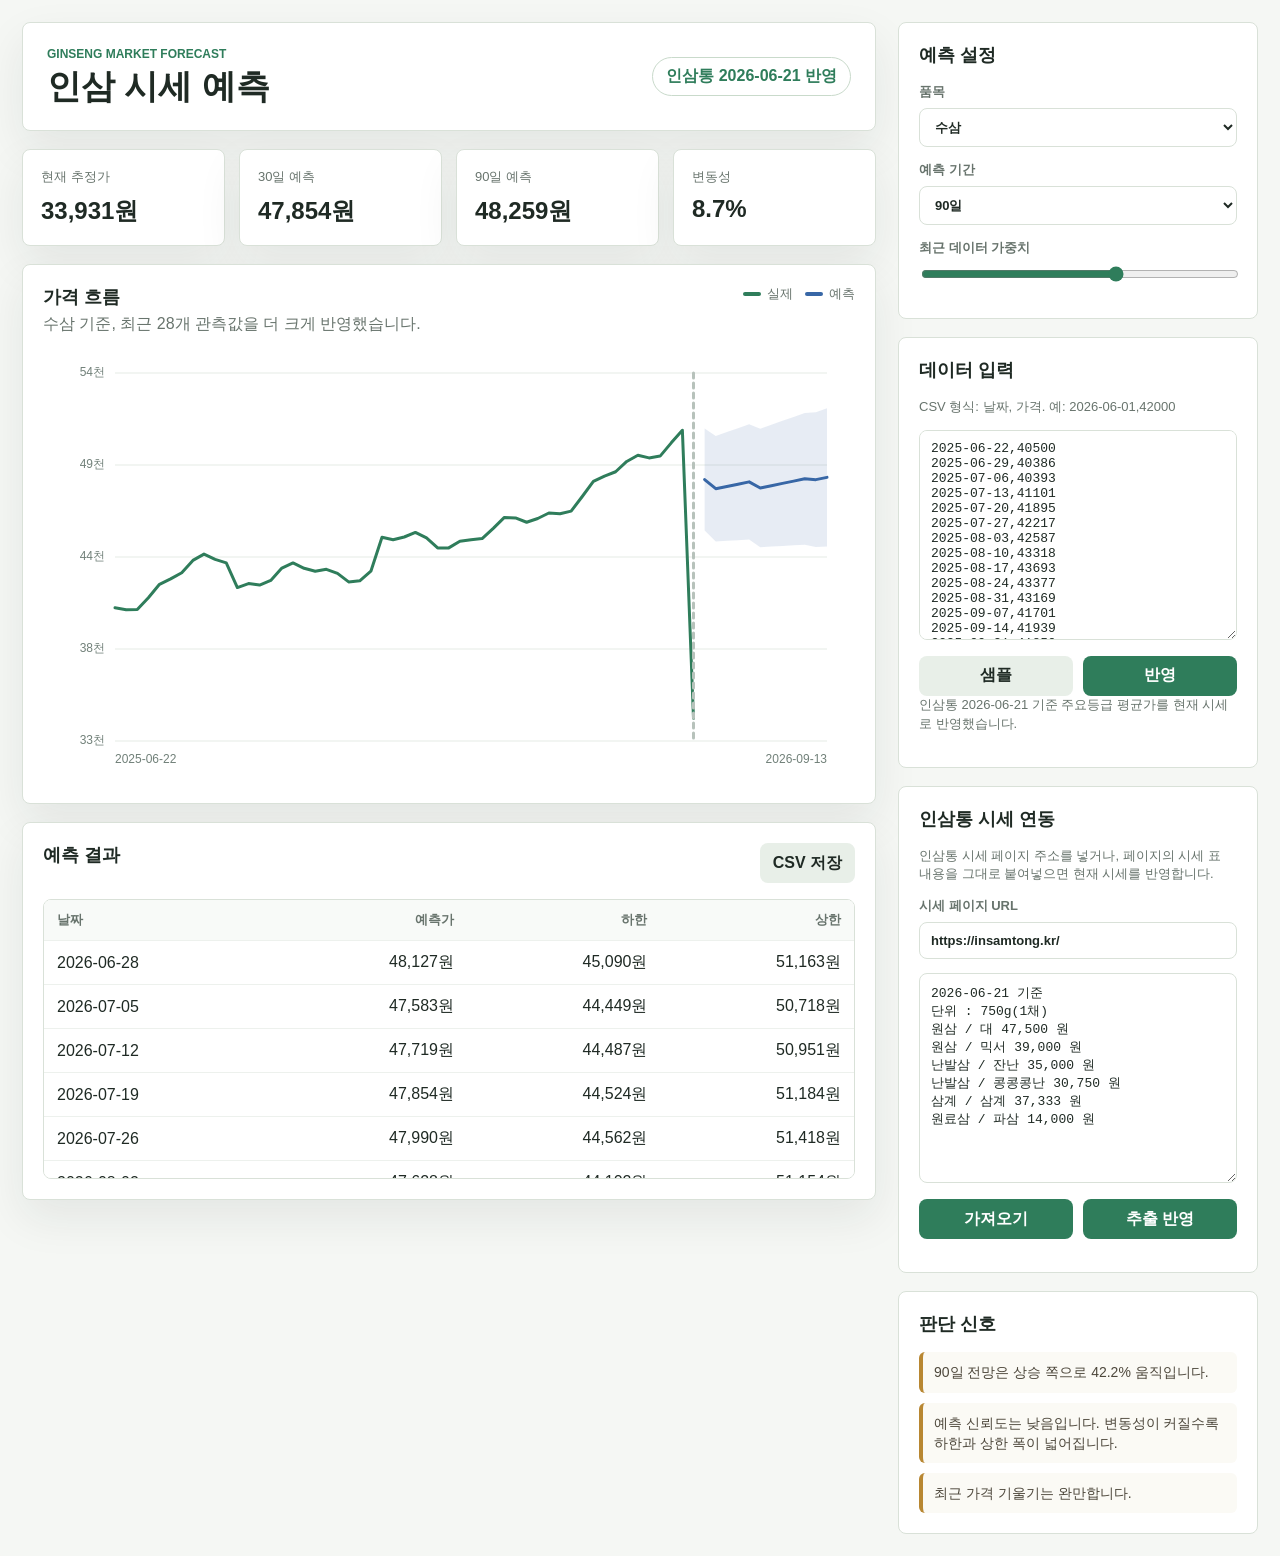
==== index.html @ db300b10 "Create ginseng price forecast app" ====
<!doctype html>
<html lang="ko">
  <head>
    <meta charset="utf-8" />
    <meta name="viewport" content="width=device-width, initial-scale=1" />
    <title>인삼 시세 예측</title>
    <link rel="stylesheet" href="styles.css" />
  </head>
  <body>
    <main class="app">
      <section class="workspace">
        <header class="topbar">
          <div>
            <p class="eyebrow">Ginseng Market Forecast</p>
            <h1>인삼 시세 예측</h1>
          </div>
          <div class="status">
            <span id="modelStatus">샘플 데이터</span>
          </div>
        </header>

        <section class="metrics" aria-label="예측 요약">
          <article>
            <span>현재 추정가</span>
            <strong id="currentPrice">-</strong>
          </article>
          <article>
            <span>30일 예측</span>
            <strong id="forecast30">-</strong>
          </article>
          <article>
            <span>90일 예측</span>
            <strong id="forecast90">-</strong>
          </article>
          <article>
            <span>변동성</span>
            <strong id="volatility">-</strong>
          </article>
        </section>

        <section class="chart-panel">
          <div class="chart-head">
            <div>
              <h2>가격 흐름</h2>
              <p id="chartCaption">최근 데이터와 예측선을 함께 표시합니다.</p>
            </div>
            <div class="legend">
              <span><i class="actual"></i>실제</span>
              <span><i class="forecast"></i>예측</span>
            </div>
          </div>
          <canvas id="priceChart" width="1200" height="540" aria-label="인삼 시세 차트"></canvas>
        </section>

        <section class="table-panel">
          <div class="section-title">
            <h2>예측 결과</h2>
            <button id="downloadCsv" type="button">CSV 저장</button>
          </div>
          <div class="table-wrap">
            <table>
              <thead>
                <tr>
                  <th>날짜</th>
                  <th>예측가</th>
                  <th>하한</th>
                  <th>상한</th>
                </tr>
              </thead>
              <tbody id="forecastRows"></tbody>
            </table>
          </div>
        </section>
      </section>

      <aside class="controls">
        <section class="control-group">
          <h2>예측 설정</h2>
          <label>
            품목
            <select id="productType">
              <option value="fresh">수삼</option>
              <option value="red">홍삼 원료삼</option>
              <option value="white">백삼</option>
            </select>
          </label>
          <label>
            예측 기간
            <select id="horizon">
              <option value="30">30일</option>
              <option value="90" selected>90일</option>
              <option value="180">180일</option>
            </select>
          </label>
          <label>
            최근 데이터 가중치
            <input id="sensitivity" type="range" min="0" max="100" value="62" />
          </label>
        </section>

        <section class="control-group">
          <h2>데이터 입력</h2>
          <p class="hint">CSV 형식: 날짜, 가격. 예: 2026-06-01,42000</p>
          <textarea id="csvInput" spellcheck="false"></textarea>
          <div class="actions">
            <button id="loadSample" type="button">샘플</button>
            <button id="applyData" type="button">반영</button>
          </div>
          <p id="dataMessage" class="message"></p>
        </section>

        <section class="control-group">
          <h2>인삼통 시세 연동</h2>
          <p class="hint">인삼통 시세 페이지 주소를 넣거나, 페이지의 시세 표 내용을 그대로 붙여넣으면 현재 시세를 반영합니다.</p>
          <label>
            시세 페이지 URL
            <input id="marketUrl" type="url" placeholder="https://..." />
          </label>
          <textarea id="marketPaste" spellcheck="false" placeholder="인삼통 시세 표 또는 페이지 내용을 붙여넣기"></textarea>
          <div class="actions">
            <button id="fetchMarket" type="button">가져오기</button>
            <button id="applyMarket" type="button">추출 반영</button>
          </div>
          <p id="marketMessage" class="message"></p>
        </section>

        <section class="control-group insights">
          <h2>판단 신호</h2>
          <ul id="insights"></ul>
        </section>
      </aside>
    </main>

    <script src="app.js"></script>
  </body>
</html>
---- styles.css ----
:root {
  color-scheme: light;
  --bg: #f5f7f4;
  --surface: #ffffff;
  --ink: #1f2a24;
  --muted: #68746d;
  --line: #d9e1d8;
  --green: #2f7d5b;
  --red: #b9473f;
  --gold: #b88732;
  --blue: #3867a6;
  --shadow: 0 18px 45px rgba(31, 42, 36, 0.08);
}

* {
  box-sizing: border-box;
}

body {
  margin: 0;
  min-height: 100vh;
  background: var(--bg);
  color: var(--ink);
  font-family: "Segoe UI", "Noto Sans KR", Arial, sans-serif;
}

button,
select,
input,
textarea {
  font: inherit;
}

.app {
  display: grid;
  grid-template-columns: minmax(0, 1fr) 360px;
  gap: 22px;
  max-width: 1480px;
  min-height: 100vh;
  margin: 0 auto;
  padding: 22px;
}

.workspace,
.controls {
  display: flex;
  flex-direction: column;
  gap: 18px;
}

.topbar,
.metrics article,
.chart-panel,
.table-panel,
.control-group {
  background: var(--surface);
  border: 1px solid var(--line);
  border-radius: 8px;
  box-shadow: var(--shadow);
}

.topbar {
  display: flex;
  justify-content: space-between;
  align-items: center;
  gap: 16px;
  padding: 24px;
}

.eyebrow {
  margin: 0 0 6px;
  color: var(--green);
  font-size: 12px;
  font-weight: 700;
  letter-spacing: 0;
  text-transform: uppercase;
}

h1,
h2,
p {
  margin-top: 0;
}

h1 {
  margin-bottom: 0;
  font-size: 34px;
  line-height: 1.15;
}

h2 {
  margin-bottom: 0;
  font-size: 18px;
}

.status {
  border: 1px solid #c9dacb;
  border-radius: 999px;
  color: var(--green);
  padding: 8px 13px;
  white-space: nowrap;
  font-weight: 700;
}

.metrics {
  display: grid;
  grid-template-columns: repeat(4, minmax(0, 1fr));
  gap: 14px;
}

.metrics article {
  padding: 18px;
}

.metrics span {
  display: block;
  margin-bottom: 9px;
  color: var(--muted);
  font-size: 13px;
}

.metrics strong {
  font-size: 24px;
}

.chart-panel,
.table-panel,
.control-group {
  padding: 20px;
}

.chart-head,
.section-title {
  display: flex;
  justify-content: space-between;
  gap: 14px;
  align-items: flex-start;
  margin-bottom: 16px;
}

.chart-head p {
  margin: 5px 0 0;
  color: var(--muted);
}

.legend {
  display: flex;
  gap: 12px;
  color: var(--muted);
  font-size: 13px;
}

.legend span {
  display: inline-flex;
  align-items: center;
  gap: 6px;
}

.legend i {
  width: 18px;
  height: 4px;
  border-radius: 999px;
}

.legend .actual {
  background: var(--green);
}

.legend .forecast {
  background: var(--blue);
}

canvas {
  display: block;
  width: 100%;
  height: min(48vh, 540px);
  min-height: 320px;
}

.table-wrap {
  max-height: 280px;
  overflow: auto;
  border: 1px solid var(--line);
  border-radius: 8px;
}

table {
  width: 100%;
  border-collapse: collapse;
  background: #fff;
}

th,
td {
  padding: 11px 13px;
  border-bottom: 1px solid #edf1ed;
  text-align: right;
  white-space: nowrap;
}

th:first-child,
td:first-child {
  text-align: left;
}

th {
  position: sticky;
  top: 0;
  background: #f8faf8;
  color: var(--muted);
  font-size: 13px;
  z-index: 1;
}

.control-group {
  box-shadow: none;
}

.control-group h2 {
  margin-bottom: 16px;
}

label {
  display: grid;
  gap: 7px;
  margin-bottom: 14px;
  color: var(--muted);
  font-size: 13px;
  font-weight: 700;
}

select,
input[type="url"],
textarea {
  width: 100%;
  border: 1px solid var(--line);
  border-radius: 8px;
  background: #fff;
  color: var(--ink);
  padding: 10px 11px;
}

input[type="range"] {
  width: 100%;
  accent-color: var(--green);
}

textarea {
  min-height: 210px;
  resize: vertical;
  font-family: Consolas, "Courier New", monospace;
  font-size: 13px;
}

.hint,
.message {
  color: var(--muted);
  font-size: 13px;
  line-height: 1.45;
}

.actions {
  display: grid;
  grid-template-columns: 1fr 1fr;
  gap: 10px;
  margin-top: 12px;
}

button {
  border: 0;
  border-radius: 8px;
  background: var(--green);
  color: #fff;
  min-height: 40px;
  padding: 0 13px;
  cursor: pointer;
  font-weight: 800;
}

button:hover {
  filter: brightness(0.96);
}

#loadSample,
#downloadCsv {
  background: #e8efe8;
  color: var(--ink);
}

.insights ul {
  display: grid;
  gap: 10px;
  margin: 0;
  padding: 0;
  list-style: none;
}

.insights li {
  border-left: 4px solid var(--gold);
  background: #fbfaf5;
  border-radius: 6px;
  padding: 10px 11px;
  color: #4d473b;
  font-size: 14px;
  line-height: 1.45;
}

@media (max-width: 980px) {
  .app {
    grid-template-columns: 1fr;
  }

  .controls {
    order: -1;
  }

  .metrics {
    grid-template-columns: repeat(2, minmax(0, 1fr));
  }
}

@media (max-width: 620px) {
  .app {
    padding: 12px;
  }

  .topbar,
  .chart-head,
  .section-title {
    align-items: stretch;
    flex-direction: column;
  }

  h1 {
    font-size: 28px;
  }

  .metrics {
    grid-template-columns: 1fr;
  }

  .metrics strong {
    font-size: 22px;
  }
}
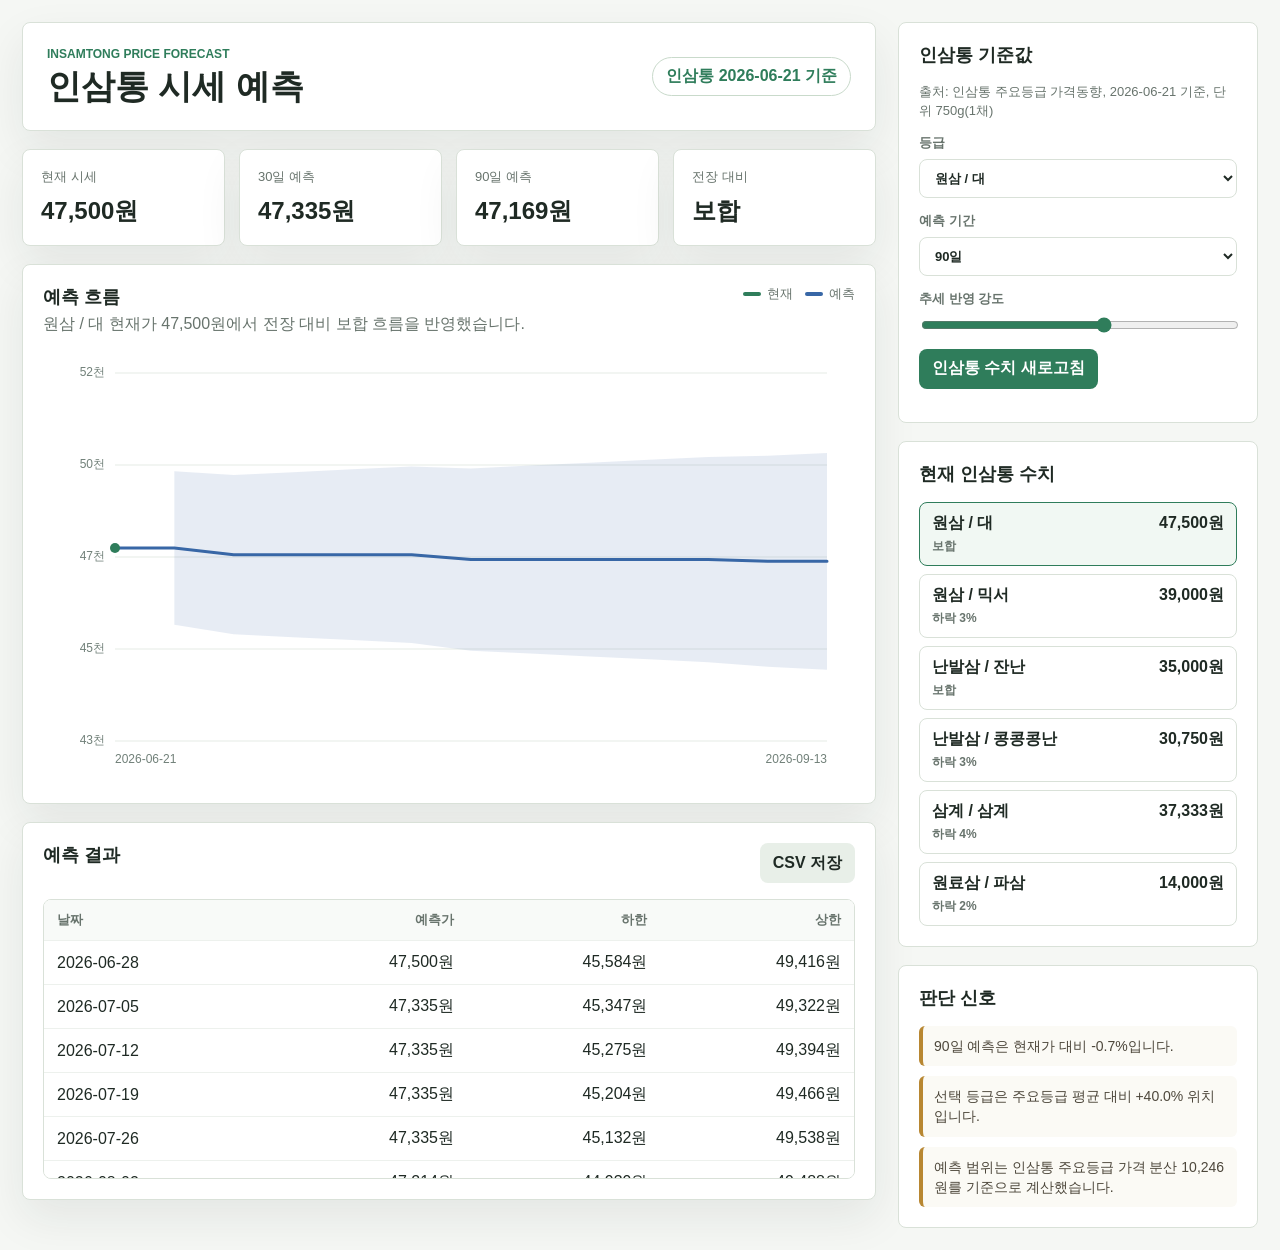
==== commit 8118c937: "Use only Insamtong prices for forecasts" ====
--- a/index.html
+++ b/index.html
@@ -3,7 +3,7 @@
   <head>
     <meta charset="utf-8" />
     <meta name="viewport" content="width=device-width, initial-scale=1" />
-    <title>인삼 시세 예측</title>
+    <title>인삼통 시세 예측</title>
     <link rel="stylesheet" href="styles.css" />
   </head>
   <body>
@@ -11,17 +11,17 @@
       <section class="workspace">
         <header class="topbar">
           <div>
-            <p class="eyebrow">Ginseng Market Forecast</p>
-            <h1>인삼 시세 예측</h1>
+            <p class="eyebrow">Insamtong Price Forecast</p>
+            <h1>인삼통 시세 예측</h1>
           </div>
           <div class="status">
-            <span id="modelStatus">샘플 데이터</span>
+            <span id="modelStatus">인삼통 기준</span>
           </div>
         </header>
 
         <section class="metrics" aria-label="예측 요약">
           <article>
-            <span>현재 추정가</span>
+            <span>현재 시세</span>
             <strong id="currentPrice">-</strong>
           </article>
           <article>
@@ -33,7 +33,7 @@
             <strong id="forecast90">-</strong>
           </article>
           <article>
-            <span>변동성</span>
+            <span>전장 대비</span>
             <strong id="volatility">-</strong>
           </article>
         </section>
@@ -41,15 +41,15 @@
         <section class="chart-panel">
           <div class="chart-head">
             <div>
-              <h2>가격 흐름</h2>
-              <p id="chartCaption">최근 데이터와 예측선을 함께 표시합니다.</p>
+              <h2>예측 흐름</h2>
+              <p id="chartCaption">인삼통 현재 시세와 전장 대비 변동률만 사용합니다.</p>
             </div>
             <div class="legend">
-              <span><i class="actual"></i>실제</span>
+              <span><i class="actual"></i>현재</span>
               <span><i class="forecast"></i>예측</span>
             </div>
           </div>
-          <canvas id="priceChart" width="1200" height="540" aria-label="인삼 시세 차트"></canvas>
+          <canvas id="priceChart" width="1200" height="540" aria-label="인삼통 시세 예측 차트"></canvas>
         </section>
 
         <section class="table-panel">
@@ -75,14 +75,11 @@
 
       <aside class="controls">
         <section class="control-group">
-          <h2>예측 설정</h2>
+          <h2>인삼통 기준값</h2>
+          <p class="hint" id="sourceText">-</p>
           <label>
-            품목
-            <select id="productType">
-              <option value="fresh">수삼</option>
-              <option value="red">홍삼 원료삼</option>
-              <option value="white">백삼</option>
-            </select>
+            등급
+            <select id="gradeSelect"></select>
           </label>
           <label>
             예측 기간
@@ -93,35 +90,16 @@
             </select>
           </label>
           <label>
-            최근 데이터 가중치
-            <input id="sensitivity" type="range" min="0" max="100" value="62" />
+            추세 반영 강도
+            <input id="sensitivity" type="range" min="0" max="100" value="58" />
           </label>
+          <button id="refreshMarket" type="button">인삼통 수치 새로고침</button>
+          <p id="refreshMessage" class="message"></p>
         </section>
 
         <section class="control-group">
-          <h2>데이터 입력</h2>
-          <p class="hint">CSV 형식: 날짜, 가격. 예: 2026-06-01,42000</p>
-          <textarea id="csvInput" spellcheck="false"></textarea>
-          <div class="actions">
-            <button id="loadSample" type="button">샘플</button>
-            <button id="applyData" type="button">반영</button>
-          </div>
-          <p id="dataMessage" class="message"></p>
-        </section>
-
-        <section class="control-group">
-          <h2>인삼통 시세 연동</h2>
-          <p class="hint">인삼통 시세 페이지 주소를 넣거나, 페이지의 시세 표 내용을 그대로 붙여넣으면 현재 시세를 반영합니다.</p>
-          <label>
-            시세 페이지 URL
-            <input id="marketUrl" type="url" placeholder="https://..." />
-          </label>
-          <textarea id="marketPaste" spellcheck="false" placeholder="인삼통 시세 표 또는 페이지 내용을 붙여넣기"></textarea>
-          <div class="actions">
-            <button id="fetchMarket" type="button">가져오기</button>
-            <button id="applyMarket" type="button">추출 반영</button>
-          </div>
-          <p id="marketMessage" class="message"></p>
+          <h2>현재 인삼통 수치</h2>
+          <div class="grade-list" id="gradeList"></div>
         </section>
 
         <section class="control-group insights">
--- a/styles.css
+++ b/styles.css
@@ -281,10 +281,48 @@
   filter: brightness(0.96);
 }
 
-#loadSample,
 #downloadCsv {
   background: #e8efe8;
   color: var(--ink);
+}
+
+.grade-list {
+  display: grid;
+  gap: 8px;
+}
+
+.grade-row {
+  display: grid;
+  grid-template-columns: minmax(0, 1fr) auto;
+  gap: 4px 12px;
+  width: 100%;
+  min-height: 58px;
+  border: 1px solid var(--line);
+  background: #fff;
+  color: var(--ink);
+  text-align: left;
+  padding: 10px 12px;
+}
+
+.grade-row.active {
+  border-color: var(--green);
+  background: #f1f8f3;
+}
+
+.grade-row span {
+  min-width: 0;
+  font-weight: 800;
+}
+
+.grade-row strong {
+  white-space: nowrap;
+}
+
+.grade-row em {
+  grid-column: 1 / -1;
+  color: var(--muted);
+  font-size: 12px;
+  font-style: normal;
 }
 
 .insights ul {
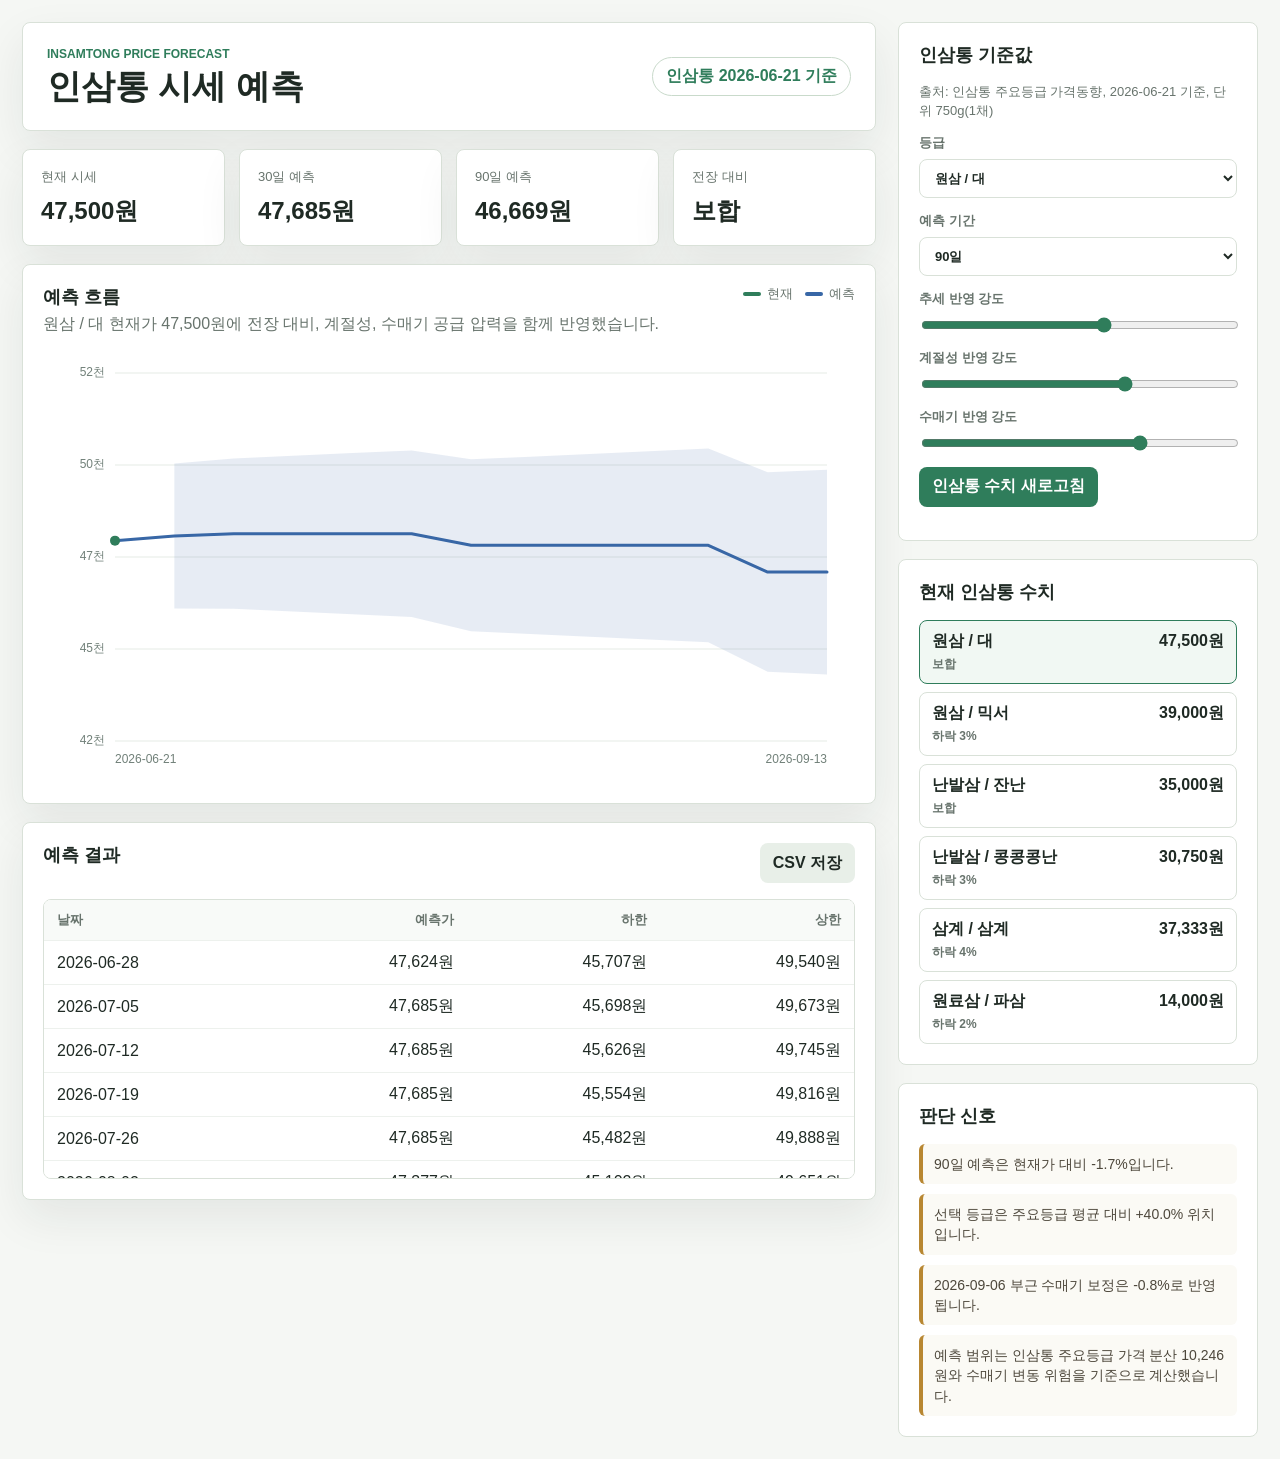
==== commit f2e2b9dd: "Add seasonal and purchase-period adjustments" ====
--- a/index.html
+++ b/index.html
@@ -93,6 +93,14 @@
             추세 반영 강도
             <input id="sensitivity" type="range" min="0" max="100" value="58" />
           </label>
+          <label>
+            계절성 반영 강도
+            <input id="seasonality" type="range" min="0" max="100" value="65" />
+          </label>
+          <label>
+            수매기 반영 강도
+            <input id="purchasePressure" type="range" min="0" max="100" value="70" />
+          </label>
           <button id="refreshMarket" type="button">인삼통 수치 새로고침</button>
           <p id="refreshMessage" class="message"></p>
         </section>
